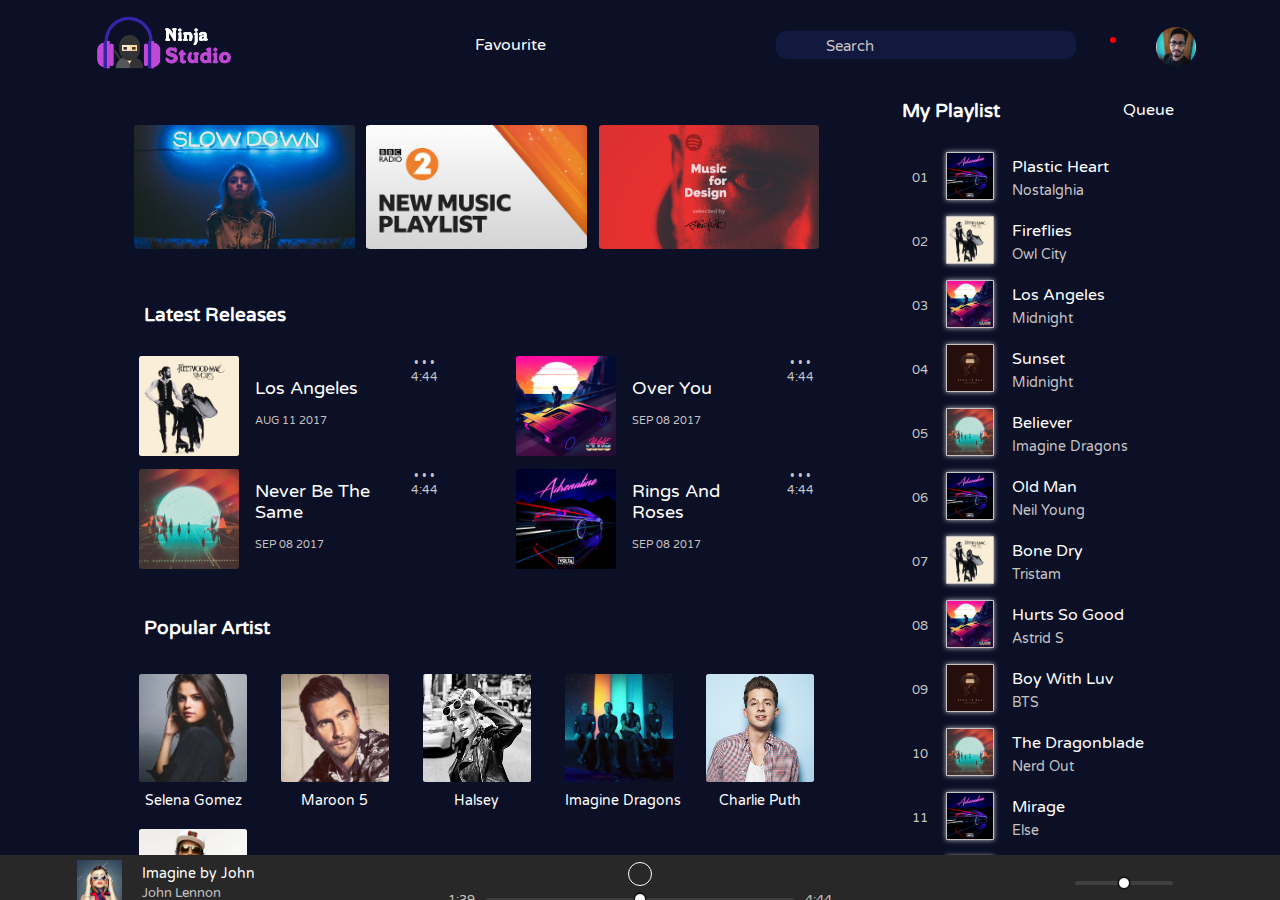
==== index.html @ 3b153b01 "first commit" ====
<!DOCTYPE html>
<html lang="en">
<head>
    <meta charset="UTF-8">
    <meta name="viewport" content="width=device-width, initial-scale=1.0">
    <meta http-equiv="X-UA-Compatible" content="ie=edge">
    <title>Ninja Studio</title>
    <!-- <script src="https://kit.fontawesome.com/3e3496df42.js" crossorigin="anonymous"></script> -->
    <link href="https://fonts.googleapis.com/css?family=Varela+Round&display=swap" rel="stylesheet">
    <link rel="stylesheet" href="https://cdnjs.cloudflare.com/ajax/libs/font-awesome/5.11.2/css/all.min.css" integrity="sha256-+N4/V/SbAFiW1MPBCXnfnP9QSN3+Keu+NlB+0ev/YKQ=" crossorigin="anonymous" />
    <link rel="stylesheet" href="animations.css">
    <link rel="stylesheet" href="style.css">
</head>
<body>
    <div class="nav-container">
    <nav>
        <div class="logo-container">
            <a href=""><img src="images/logo2.png" alt=""></a>
        </div>   
        <div class="flex-2">
            <P>Favourite</P>
        </div>
        <div class="search-box-container">
            <input class="search-box" type="text">
            <i class="fas fa-search fa-lg search-box-search"></i>
            <span class="search-box-text">Search</span>
            <i class="fas fa-microphone fa-lg search-box-mic"></i>
        </div>
        <div class="notification-bell">
                <i class="fas fa-bell fa-lg"></i>
                <div class="red-circle"></div>
        </div>
        <div class="my-photo">
            <img src="images/myphoto.jpg" alt="">
            
        </div>
    </nav>
    </div>
    <div class="fixed-position-filler"></div>
    <div class="container">
        <main>
                <!-- carousel container -->
            <div class="carousel-container">
                <div class="image-container carousel1 slideIn">
                    <a href=""><img src="images/hero-image2.jpg" alt=""></a>
                </div>
                <div class="image-container slideIn2">
                    <a href=""><img src="images/hero-image3.jpg" alt=""></a>
                </div>
                <div class="image-container slideIn3">
                    <a href=""><img src="images/hero-image1.jpg" alt=""></a>
                </div>
            </div>
                <!-- latest release -->
            <div class="latest-release-container">
                <div>
                    <h3 class="section-heading">Latest Releases</h3>
                </div>
                <div class="all-release-container">
                    <div class="release-container fromRight">
                        <div class="release-image">
                            <a href="#footer"><img src="images/albumart2.jpg" alt=""></a>
                            <a href=""><i class="fas fa-play play-icon"></i></a>
                        </div>
                        <div class="release-details">
                            <a href=""><p>Los Angeles</p></a>
                            <p>AUG 11 2017</p>
                        </div>
                        <div class="release-dropdown">
                            <input type="checkbox" id="release-checkbox">
                            <label for="release-checkbox">&bull; &bull; &bull;</label>
                            <p>4:44</p>
                            <div class="latest-release-dropdown">
                                <div class="drop-menu">
                                    <i class="fas fa-play"></i>
                                    <p>PLay</p>
                                </div>
                                <div class="hr-line"></div>
                                <div class="drop-menu">
                                    <i class="fas fa-plus"></i>
                                    <p>Add To Queue</p>
                                </div>
                                <div class="hr-line"></div>
                                <div class="drop-menu">
                                    <i class="fas fa-list"></i>
                                    <p>Add To Playlist</p>
                                </div>
                                <div class="hr-line"></div>
                                <div class="drop-menu">
                                    <i class="fas fa-info-circle"></i>
                                    <p>Get Info</p>
                                </div>
                            </div>
                        </div>
                    </div>
                    <div class="release-container fromLeft">
                        <div class="release-image">
                            <a href="#footer"><img src="images/albumart3.jpg" alt=""></a>
                            <a href=""><i class="fas fa-play play-icon"></i></a>
                        </div>
                        <div class="release-details">
                            <a href=""><p>Over You</p></a>
                            <p>SEP 08 2017</p>
                        </div>
                        <div class="release-dropdown">
                            <input type="checkbox" id="release-checkbox2">
                            <label for="release-checkbox2">&bull; &bull; &bull;</label>
                            <p>4:44</p>
                            <div class="latest-release-dropdown">
                                <div class="drop-menu">
                                    <i class="fas fa-play"></i>
                                    <p>PLay</p>
                                </div>
                                <div class="hr-line"></div>
                                <div class="drop-menu">
                                    <i class="fas fa-plus"></i>
                                    <p>Add To Queue</p>
                                </div>
                                <div class="hr-line"></div>
                                <div class="drop-menu">
                                    <i class="fas fa-list"></i>
                                    <p>Add To Playlist</p>
                                </div>
                                <div class="hr-line"></div>
                                <div class="drop-menu">
                                    <i class="fas fa-info-circle"></i>
                                    <p>Get Info</p>
                                </div>
                            </div>
                        </div>
                    </div>
                    <div class="release-container fromRight">
                        <div class="release-image">
                            <a href="#footer"><img src="images/albumart5.jpg" alt=""></a>
                            <a href=""><i class="fas fa-play play-icon"></i></a>
                        </div>
                        <div class="release-details">
                            <a href=""><p>Never Be The Same</p></a>
                            <p>SEP 08 2017</p>
                        </div>
                        <div class="release-dropdown">
                            <input type="checkbox" id="release-checkbox3">
                            <label for="release-checkbox3">&bull; &bull; &bull;</label>
                            <p>4:44</p>
                            <div class="latest-release-dropdown">
                                <div class="drop-menu">
                                    <i class="fas fa-play"></i>
                                    <p>PLay</p>
                                </div>
                                <div class="hr-line"></div>
                                <div class="drop-menu">
                                    <i class="fas fa-plus"></i>
                                    <p>Add To Queue</p>
                                </div>
                                <div class="hr-line"></div>
                                <div class="drop-menu">
                                    <i class="fas fa-list"></i>
                                    <p>Add To Playlist</p>
                                </div>
                                <div class="hr-line"></div>
                                <div class="drop-menu">
                                    <i class="fas fa-info-circle"></i>
                                    <p>Get Info</p>
                                </div>
                            </div>
                        </div>
                    </div>
                    <div class="release-container fromLeft">
                        <div class="release-image">
                            <a href="#footer"><img src="images/albumart1.jpg" alt=""></a>
                            <a href=""><i class="fas fa-play play-icon"></i></a>
                        </div>
                        <div class="release-details">
                            <a href=""><p>Rings And Roses</p></a>
                            <p>SEP 08 2017</p>
                        </div>
                        <div class="release-dropdown">
                            <input type="checkbox" id="release-checkbox4">
                            <label for="release-checkbox4">&bull; &bull; &bull;</label>
                            <p>4:44</p>
                            <div class="latest-release-dropdown">
                                <div class="drop-menu">
                                    <i class="fas fa-play"></i>
                                    <p>PLay</p>
                                </div>
                                <div class="hr-line"></div>
                                <div class="drop-menu">
                                    <i class="fas fa-plus"></i>
                                    <p>Add To Queue</p>
                                </div>
                                <div class="hr-line"></div>
                                <div class="drop-menu">
                                    <i class="fas fa-list"></i>
                                    <p>Add To Playlist</p>
                                </div>
                                <div class="hr-line"></div>
                                <div class="drop-menu">
                                    <i class="fas fa-info-circle"></i>
                                    <p>Get Info</p>
                                </div>
                            </div>
                        </div>
                    </div>
                </div>
            </div>
            <!-- popular artist section -->
            <div class="popular-artist-container">
                <div>
                    <h3 class="section-heading">Popular Artist</h3>
                </div>
                <div class="artist-container">
                    <div class="artist-image-container">
                        <div class="artist-image">
                            <a href="artist.html"><img src="images/selena-gomez.jpg" alt=""></a>
                            <a href=""><i class="fas fa-play play-icon"></i></a>
                        </div>
                        <p>Selena Gomez</p>
                    </div>
                    <div class="artist-image-container">
                        <div class="artist-image">
                            <a href="artist.html"><img src="images/maroon5.jpg" alt=""></a>
                            <a href=""><i class="fas fa-play play-icon"></i></a>
                        </div>
                        <p>Maroon 5</p>
                    </div>
                    <div class="artist-image-container">
                        <div class="artist-image">
                            <a href="artist.html"><img src="images/halsey.jpg" alt=""></a>
                            <a href=""><i class="fas fa-play play-icon"></i></a>
                        </div>
                        <p>Halsey</p>
                    </div>
                    <div class="artist-image-container">
                        <div class="artist-image">
                            <a href="artist.html"><img src="images/imagine-dragons.jpg" alt=""></a>
                            <a href=""><i class="fas fa-play play-icon"></i></a>
                        </div>
                        <p>Imagine Dragons</p>
                    </div>
                    <div class="artist-image-container">
                        <div class="artist-image">
                            <a href="artist.html"><img src="images/charlie-puth.jpg" alt=""></a>
                            <a href=""><i class="fas fa-play play-icon"></i></a>
                        </div>
                        <p>Charlie Puth</p>
                    </div>
                    <div class="artist-image-container">
                        <div class="artist-image">
                            <a href="artist.html"><img src="images/bruno-mars.jpg" alt=""></a>
                            <a href=""><i class="fas fa-play play-icon"></i></a>
                        </div>
                        <p>Bruno Mars</p>
                    </div>
                </div>

                <!-- music type -->

                <div class="music-type-container">
                    <div class="music-type">
                        <div class="stations">
                            <div class="pos3"></div>
                            <div class="pos2"></div>
                            <div class="pos1">
                                <i class="fas fa-compact-disc"></i>
                                <p>Stations</p>
                            </div>
                        </div>
                    </div>
                    <div class="music-type round">
                        <a href=""><img src="images/love.jpg" alt=""></a>
                        <a href=""><p>Love</p></a>
                        <div class="overlay"></div>
                    </div>
                    <div class="music-type round">
                        <a href=""><img src="images/retro.jpg" alt=""></a>
                        <div class="overlay"></div>
                        <a href=""><p>Retro</p></a>
                    </div>
                    <div class="music-type round">
                        <a href=""><img src="images/chill.jpg" alt=""></a>
                        <div class="overlay"></div>
                        <a href=""><p>Chill</p></a>
                    </div>
                    <div class="music-type round">
                        <a href=""><img src="images/workout.jpg" alt=""></a>
                        <div class="overlay"></div>
                        <a href=""><p>Workout</p></a>
                    </div>
                    <div class="music-type round">
                        <a href=""><img src="images/rock.jpg" alt=""></a>
                        <div class="overlay"></div>
                        <a href=""><p>Rock</p></a>
                    </div>
                    <div class="music-type round">
                        <a href=""><img src="images/pop.jpg" alt=""></a>
                        <div class="overlay"></div>
                        <a href=""><p>Pop</p></a>
                    </div>
                </div>

                <!-- music genre -->

                <div class="music-genre-container">
                    <div class="music-genre">
                        <a href=""><img src="images/party.jpg" alt=""></a>
                        <a href=""><p>Party</p></a>

                    </div>
                    <div class="music-genre">
                        <a href=""><img src="images/electronic.jpg" alt=""></a>
                        <a href=""><p>Electronic</p></a>
                        
                    </div>
                    <div class="music-genre">
                        <a href=""><img src="images/roadtrip.jpg" alt=""></a>
                        <a href=""><p>Road Trip</p></a>
                    </div>
                </div>
            </div>

            <!-- latest english -->
            <div class="latest-english-container">
                <h3 class="section-heading">Latest English</h3>
                <div class="latest-english">
                    <div class="song-container">
                        <a href=""><img src="images/album-cover5.jpg" alt=""></a>
                        <a href=""><p class="bold">Come Back In</p></a>
                        <p>AUG 11, 2017</p>
                    </div>
                    <div class="song-container">
                        <a href=""><img src="images/album-cover2.jpg" alt=""></a>
                        <a href=""><p class="bold">Believer</p></a>
                        <p>AUG 11, 2017</p>
                    </div>
                    <div class="song-container">
                        <a href=""><img src="images/album-cover3.jpg" alt=""></a>
                        <a href=""><p class="bold">Nostalghia</p></a>
                        <p>AUG 11, 2017</p>
                    </div>
                    <div class="song-container">
                        <a href=""><img src="images/album-cover4.jpg" alt=""></a>
                        <a href=""><p class="bold">Los Angeles</p></a>
                        <p>AUG 11, 2017</p>
                    </div>
                    <div class="song-container">
                        <a href=""><img src="images/album-cover5.jpg" alt=""></a>
                        <a href=""><p class="bold">I Remember</p></a>
                        <p>AUG 11, 2017</p>
                    </div>
                    <div class="song-container">
                        <a href=""><img src="images/album-cover1.jpg" alt=""></a>
                        <a href=""><p class="bold">Way Too High</p></a>
                        <p>AUG 11, 2017</p>
                    </div>
                </div>
            </div>

            <!-- latest hindi -->

            <div class="latest-english-container">
                    <h3 class="section-heading">Latest Hindi</h3>
                    <div class="latest-english">
                        <div class="song-container">
                            <a href=""><img src="latest-hindi/kinna-sona.jpg" alt=""></a>
                            <a href=""><p class="bold">Kinna Sona</p></a>
                            <p>AUG 11, 2017</p>
                        </div>
                        <div class="song-container">
                            <a href=""><img src="latest-hindi/ajnabee.jpg" alt=""></a>
                            <a href=""><p class="bold">Ajnabee</p></a>
                            <p>AUG 11, 2017</p>
                        </div>
                        <div class="song-container">
                            <a href=""><img src="latest-hindi/dim-dim-light.jpg" alt=""></a>
                            <a href=""><p class="bold">Dim Dim Light</p></a>
                            <p>AUG 11, 2017</p>
                        </div>
                        <div class="song-container">
                            <a href=""><img src="latest-hindi/thodi-jagah.jpg" alt=""></a>
                            <a href=""><p class="bold">Thodi Jagah</p></a>
                            <p>AUG 11, 2017</p>
                        </div>
                        <div class="song-container">
                            <a href=""><img src="latest-hindi/hawa-banke.jpg" alt=""></a>
                            <a href=""><p class="bold">Hawa Banke</p></a>
                            <p>AUG 11, 2017</p>
                        </div>
                        <div class="song-container">
                            <a href=""><img src="latest-hindi/nai-jana.jpg" alt=""></a>
                            <a href=""><p class="bold">Nai Jaana</p></a>
                            <p>AUG 11, 2017</p>
                        </div>
                    </div>
                </div>
        </main>

        
        <input id="aside-toggle" type="checkbox">
        <label class="show-aside-toggle" for="aside-toggle">Show Queue</label>

        <aside class="aside">
            
            <div class="aside-top">
                <div><h3>My Playlist</h3></div>
                <div class="dropdown">
                    <input type="checkbox" id='aside-checkbox'>
                    <label for="aside-checkbox">Queue <i class="fas fa-sort-down"></i></label>
                    <div class="playlist-dropdown">
                        <p>Playlist</p>
                        <div class="hr-line"></div>
                        <p>Favourite Songs</p>
                    </div>
                </div>
            </div>
            <div class="queue-song-container">
                <div class="queue-song-container-item fromBottom1000">
                    <div>
                    <p>01</p>
                    </div>
                    <div class="queue-song-image">
                        <img src="images/albumart1.jpg" alt="">
                    </div>
                    <div class="queue-song-info">
                        <p>Plastic Heart</p>
                        <p>Nostalghia</p>
                    </div>
                    <div class="heart-icon">
                        <i class="far fa-heart heart-icon"></i>
                    </div>
                </div>
                <div class="queue-song-container-item fromBottom1000">
                    <div>
                    <p>02</p>
                    </div>
                    <div class="queue-song-image">
                        <img src="images/albumart2.jpg" alt="">
                    </div>
                    <div class="queue-song-info">
                        <p>Fireflies</p>
                        <p>Owl City</p>
                    </div>
                    <div class="heart-icon">
                        <i class="far fa-heart"></i>
                    </div>
                </div>
                <div class="queue-song-container-item fromBottom500">
                    <div>
                    <p>03</p>
                    </div>
                    <div class="queue-song-image">
                        <img src="images/albumart3.jpg" alt="">
                    </div>
                    <div class="queue-song-info">
                        <p>Los Angeles</p>
                        <p>Midnight</p>
                    </div>
                    <div class="heart-icon">
                        <i class="far fa-heart heart-icon"></i>
                    </div>
                </div>
                <div class="queue-song-container-item fromBottom500">
                    <div>
                    <p>04</p>
                    </div>
                    <div class="queue-song-image">
                        <img src="images/albumart4.jpg" alt="">
                    </div>
                    <div class="queue-song-info">
                        <p>Sunset</p>
                        <p>Midnight</p>
                    </div>
                    <div class="heart-icon">
                        <i class="far fa-heart"></i>
                    </div>
                </div>
                <div class="queue-song-container-item fromBottom250">
                    <div>
                    <p>05</p>
                    </div>
                    <div class="queue-song-image">
                        <img src="images/albumart5.jpg" alt="">
                    </div>
                    <div class="queue-song-info">
                        <p>Believer</p>
                        <p>Imagine Dragons</p>
                    </div>
                    <div class="heart-icon">
                        <i class="far fa-heart"></i>
                    </div>
                </div>
                <div class="queue-song-container-item fromBottom250">
                    <div>
                    <p>06</p>
                    </div>
                    <div class="queue-song-image">
                        <img src="images/albumart1.jpg" alt="">
                    </div>
                    <div class="queue-song-info">
                        <p>Old Man</p>
                        <p>Neil Young</p>
                    </div>
                    <div class="heart-icon">
                        <i class="far fa-heart heart-icon"></i>
                    </div>
                </div>
                <div class="queue-song-container-item fromBottom250">
                    <div>
                    <p>07</p>
                    </div>
                    <div class="queue-song-image">
                        <img src="images/albumart2.jpg" alt="">
                    </div>
                    <div class="queue-song-info">
                        <p>Bone Dry</p>
                        <p>Tristam</p>
                    </div>
                    <div class="heart-icon">
                        <i class="far fa-heart"></i>
                    </div>
                </div>
                <div class="queue-song-container-item">
                    <div>
                    <p>08</p>
                    </div>
                    <div class="queue-song-image">
                        <img src="images/albumart3.jpg" alt="">
                    </div>
                    <div class="queue-song-info">
                        <p>Hurts So Good</p>
                        <p>Astrid S</p>
                    </div>
                    <div class="heart-icon">
                        <i class="far fa-heart heart-icon"></i>
                    </div>
                </div>
                <div class="queue-song-container-item">
                    <div>
                    <p>09</p>
                    </div>
                    <div class="queue-song-image">
                        <img src="images/albumart4.jpg" alt="">
                    </div>
                    <div class="queue-song-info">
                        <p>Boy With Luv</p>
                        <p>BTS</p>
                    </div>
                    <div class="heart-icon">
                        <i class="far fa-heart"></i>
                    </div>
                </div>
                <div class="queue-song-container-item">
                    <div>
                    <p>10</p>
                    </div>
                    <div class="queue-song-image">
                        <img src="images/albumart5.jpg" alt="">
                    </div>
                    <div class="queue-song-info">
                        <p>The Dragonblade</p>
                        <p>Nerd Out</p>
                    </div>
                    <div class="heart-icon">
                        <i class="far fa-heart"></i>
                    </div>
                </div>
                <div class="queue-song-container-item fromBottom1000">
                    <div>
                    <p>11</p>
                    </div>
                    <div class="queue-song-image">
                        <img src="images/albumart1.jpg" alt="">
                    </div>
                    <div class="queue-song-info">
                        <p>Mirage</p>
                        <p>Else</p>
                    </div>
                    <div class="heart-icon">
                        <i class="far fa-heart heart-icon"></i>
                    </div>
                </div>
                <div class="queue-song-container-item fromBottom1000">
                    <div>
                    <p>12</p>
                    </div>
                    <div class="queue-song-image">
                        <img src="images/albumart2.jpg" alt="">
                    </div>
                    <div class="queue-song-info">
                        <p>Fireflies</p>
                        <p>Owl City</p>
                    </div>
                    <div class="heart-icon">
                        <i class="far fa-heart"></i>
                    </div>
                </div>
                <div class="queue-song-container-item fromBottom500">
                    <div>
                    <p>13</p>
                    </div>
                    <div class="queue-song-image">
                        <img src="images/albumart3.jpg" alt="">
                    </div>
                    <div class="queue-song-info">
                        <p>Los Angeles</p>
                        <p>Midnight</p>
                    </div>
                    <div class="heart-icon">
                        <i class="far fa-heart heart-icon"></i>
                    </div>
                </div>
                <div class="queue-song-container-item fromBottom500">
                    <div>
                    <p>14</p>
                    </div>
                    <div class="queue-song-image">
                        <img src="images/albumart4.jpg" alt="">
                    </div>
                    <div class="queue-song-info">
                        <p>Sunset</p>
                        <p>Midnight</p>
                    </div>
                    <div class="heart-icon">
                        <i class="far fa-heart"></i>
                    </div>
                </div>
                <div class="queue-song-container-item fromBottom250">
                    <div>
                    <p>15</p>
                    </div>
                    <div class="queue-song-image">
                        <img src="images/albumart5.jpg" alt="">
                    </div>
                    <div class="queue-song-info">
                        <p>Believer</p>
                        <p>Imagine Dragons</p>
                    </div>
                    <div class="heart-icon">
                        <i class="far fa-heart"></i>
                    </div>
                </div>
            </div>
        </div>
        </aside>

        <!-- footer -->
        <footer id="footer">
            <div class="footer-image">
                <div>
                    <img src="images/album-cover5.jpg" alt="">
                </div>
                <div class="footer-image-text">
                    <p>Imagine by John</p>
                    <p>John Lennon</p>
                </div>
                <div class="footer-image-icons">
                    <i class="far fa-heart"></i>
                    <i class="fas fa-ban"></i>
                </div>
            </div>
            <div class="footer-slider">
                <div class="footer-slider-controls">
                    <i class="fas fa-random"></i>
                    <i class="fas fa-step-backward"></i>
                    <i class="fas fa-pause"></i>
                    <i class="fas fa-step-forward"></i>
                    <i class="fas fa-redo-alt"></i>
                </div>
                <div class="footer-slider-sliderbar">
                    <p>1:39</p>
                    <input type="range">
                    <p>4:44</p>
                </div>
            </div>
            <div class="footer-volume">
                <i class="fas fa-stream"></i>
                <i class="fas fa-mobile-alt"></i>
                <i class="fas fa-volume-up"></i>
                <div>
                   <input type="range"> 
                </div>
                <i class="fas fa-arrows-alt-h"></i>
            </div>
        </footer>
    </div>
</body>
</html>
---- animations.css ----
@keyframes comein {
    from{
        transform: translate(-1000px, -1000px);
       
    }
}


@keyframes enlarge {
    from{
        transform: scale(0);
        top: 1;
    }
    to{
        transform: scale(1);
    }
}

@keyframes fromBottom1 {
    from{
        transform: translateY(1000px);
    }
}
@keyframes fromBottom2{
    from{
        transform: translateY(500px)
    }
}

@keyframes fromBottom3 {
    from{
        transform: translateY(200px);
    }
}

@keyframes fromTop1 {
    from{
        transform: translateY(-1000px);
    }
}

@keyframes dropdownAnimation {
    from{
        transform: translateY(-500px);
    }
}

@keyframes slideIn {
    from{
        transform: translateX(-1000px);
}}

@keyframes slideIn2 {
    from{
        transform: translateX(-2000px);
    }
}
@keyframes slideIn3 {
    from{
        transform: translateX(-3000px);
    }
}

@keyframes fromBottomRight{
    from{
        transform: translate(1000px, 1000px);
    }
}
@keyframes fromBottomLeft{
    from{
        transform: translate(-1000px, 1000px);
    }
}

@keyframes fromRight{
    from{
        transform: translate(1000px);
    }
}
@keyframes fromLeft{
    from{
        transform: translate(-1000px);
    }
}

@keyframes opacity0to1 {
    from{
        opacity: 0;
    }
}
---- style.css ----
/* body */
*{
    margin: 0;
    padding: 0;
    font-family: 'Varela Round', sans-serif;
    box-sizing: border-box;
}

input[type="checkbox"]{
    display: none;
}

a {
    text-decoration: none;  
    cursor: pointer;    /*to remove default styles of anchor tags*/
}

p {
    cursor: default;  /* self explanatory :) */
}

body{
    margin: 0;
    padding: 0;
    font-family: sans-serif;
    background-color:#0C1027;
    color: white;
}
img{
border-radius: 2%;
}

/* -------------------Nav-------------------- */
.nav-container {
    position: fixed;
    z-index: 2;
    width: 100%;
    
}
.fixed-position-filler {
    width: 100%;
    z-index: 2;
    height: 90px;
    background-color: #0C1027;
    overflow: hidden ;
}

.menu {
    /* display: none; */
}



nav {
    /* overflow: hidden; */
    display: flex;
    flex-wrap: wrap;
    justify-content: space-between;
    width: 90%;
    height: 90px;
    margin: 0 auto;
    align-items: center;
    /* top: 10px; */
    z-index: 2;
    background-color: #0C1027;
    overflow: hidden;
}

nav>div {
    margin: 0 20px;
}

.logo-container {
    display: flex;
    align-items: center;
}
.logo-container img{
    width: 160px;
}
.flex-2 {
    flex: 2;
    text-align: center;
}

.search-box-container {
    position: relative;
}

.search-box-search {
    position: absolute;
    top: 8px;
    left: 5px;
    color: rgb(197, 195, 195);
}

.search-box-text {
    position: absolute;
    top: 6px;
    left: 50px;
    color: rgb(197, 195, 195);
    font-size: 0.95rem;
}

.search-box-mic {
    position: absolute;
    top: 8px;
    right: 5px;
    color: rgb(197, 195, 195);
}

.search-box{
    background-color: #12193E;
    border: 0;
    height: 1.8rem;
    width: 300px;
    border-radius: 10px;
}

.logo {
    width: 70px;
    margin-top: 15px;
}

.my-photo img {
    width: 40px;
    border-radius: 50%;
    margin-top: 8px;
}

.notification-bell{
    position: relative;
    transition: .2s;
    animation: shake 4s infinite 3s;
}

@keyframes shake {
    0%{
        transform: rotate(0deg);
    }
    5%{
        transform: rotate(-15deg);
    }
    10% {
        transform: rotate(15deg);
    }
    15%{
        transform: rotate(-15deg);
    }
    20% {
        transform: rotate(15deg);
    }
    25%{
        transform: rotate(-15deg);
    }
    30% {
        transform: rotate(15deg);
    }
    35%{
        transform: rotate(-15deg);
    }
    40% {
        transform: rotate(15deg);
    }
    45%{
        transform: rotate(0deg);
    }
    100%{
        transform: rotate(0deg);
    }
}


.red-circle{
    position: absolute;
    width: 6px;
    height: 6px;
    bottom: 2px;
    right: 0px;
    border-radius: 50px;
    background-color: red;
   
}

.container {
    width: 85%;
    height: 85vh;
    margin: auto;
    display: flex;
    justify-content: space-between;
    position: relative;
    overflow-y:hidden;
    overflow-x: hidden;
}


/* ------------------main------------------ */
main {
    width: 70%;
    height: 86vh;
    margin: auto;
    position: absolute;
    overflow-y: scroll;
}
main::-webkit-scrollbar { 
    width: 0 !important }

/* --------hero container --------------- */
.carousel-container {
    margin-top: 35px;
    display: flex;
    flex-wrap: wrap;
    justify-content: center;
    align-items: center;

}
.image-container{
    text-align: center;
    width: 30.5%;
    height: 100%;
    background-size: cover;
}

.image-container img{
    width: 95%;
    height: 100%;
    transition: 0.2s;
}

.image-container img:hover {
    transform: scale(1.3);
    box-shadow: 0px 1px 5px 0px rgba(161,148,161,1);
}

/* -----------latest release container ----------- */
.latest-release-container {
    width: 90%;
    margin: auto;
    margin-top: 50px;
}

.section-heading {
    margin: 0 0 25px 10px;
}

.all-release-container {
    display: flex;
    flex-wrap: wrap;
    margin: auto;
    justify-content: space-between;
}
.release-container {
    display: flex;
    width: 45%;
    margin: 5px 0;
    justify-content: space-between;
    align-items: center;
    font-size: 0.7rem;
    color: #C5C3C3;
    min-width: 210px;
}

.release-container>div {
    margin: 0 5px;
}

.release-details {
    width: 45%;
    padding-bottom: 10px;
}

.release-details p:first-child {
    color: white;
    font-size: 1.1rem;
    margin-bottom: 15px;
}

.release-image {
    position: relative;
}

.release-image img {
    width: 100px;
    height: 100px;
    border-radius: 2.5px;
    transition: 0.2s;
}
.release-image img:hover{
    filter: brightness(0.5);
}
.release-image:hover .play-icon{
    opacity: 1;
}

.release-dropdown {
    font-size: 0.75rem;
    align-self: flex-start;
    text-align: center;
    position: relative;
}

/* dropdown menu for latest releases */
.latest-release-dropdown{
    position: absolute;
    top: 15px;
    right: 0;
    /* display: flex; */
    opacity: 0;
    height: 1px;
    width: 1px;
    transition: 0.35s ease-in-out;
}

input[type=checkbox]:checked~.latest-release-dropdown {
    position: absolute;
    background-color: #F2F2F2;
    width: 175px;
    height: 150px;
    top: 15px;
    right: 0;
    display: flex;
    flex-direction: column;
    justify-content: space-evenly;
    opacity: 1;
    color: #0C1027;
    font-size: 0.8rem;
    font-weight: bold;
    transition: 0.25s ease-in-out;
}
.drop-menu{
    display: flex;
    
    justify-content: space-around;
    color: #0C1027;
}
.drop-menu p {
    flex: 2;
    text-align: start;
}
.drop-menu i {
    /* display: block; */
    flex:1;
}

.latest-release-dropdown .hr-line {
    width: 95%;
    margin: 0 auto;
    flex: 0;
    height: 20px;
    border-bottom: 1px solid black;
}








/* --------------popular artist container-------------- */
.popular-artist-container {
    width: 90%;
    margin: auto;
    margin-top: 40px;
}

.artist-container {
    display: flex;
    flex-wrap: wrap;
    justify-content: space-between;

}

.artist-image-container {
    width: 15%;
    min-width: 108px;
    height: auto;
    margin: 10px 5px;
}

.artist-image-container img {
    width: 100%;
    height: auto;
    border-radius: 50%;
    border-radius: 2.5px;
    transition: 0.5s;
}

.artist-image-container img:hover{
    filter: brightness(0.5);
}

.artist-image-container p{
    margin-top: 5px;
    text-align: center;
    font-size: 0.9rem;
    word-break: keep-all;
    white-space: nowrap;
}
    /* .artist-image-container:hover{
        background: rgba(0, 0, 0, 0.445);
    } */


.artist-image {
    position: relative;
}

.play-icon {
    position: absolute;
    top: 50%;
    left: 50%;
    transform: translate(-50%, -50%);
    color: #E7E7ED;
    font-size: 2.2rem;
    opacity: 0;
    transition: 0.5s;
    pointer-events: none;
}

.artist-image:hover .play-icon{
    opacity: 1;
}

/* --------------music type-------------- */
.music-type-container{
    width: 97%;
    height: auto;
    margin: auto;
    padding: 10px 10px;
    margin-top: 60px;
    background-color: #101642;
    display: flex;
    flex-wrap: wrap;
    position: relative;
    justify-content: space-between;
}

.music-type {
    margin: ;
    width: 12%;
    min-width: 81px;
    height: auto;
    position: relative;
    
}

.round {
    position: relative;
    overflow: hidden;
    border-radius: 50%;
}

.music-type img {
    width: 100%;
    height: 100%; 
    border-radius: 2.5px;
}

.music-type a img:hover, .overlay:hover{
    transform: scale(1.2);
    overflow: hidden;
}
.round img{
    border-radius: 50%;
}

.round p{
    position: absolute;
    top: 50%;
    left: 50%;
    transform: translate(-50%, -50%);
    color: white;
    z-index: 1;
}
.overlay {
    background-color: rgba(5, 5, 5, 0.486);
    top: 0;
    height: 100%;
    width: 100%;
    position: absolute;
    border-radius: 50%;
}

/* stations logo */
.pos1{
    position: absolute;
    width: 75%;
    height: 80%;
    background-color: #FF4F0A;
    top: 50%;
    left: 50%;
    transform: translate(-50%, -50%);
    display: flex;
    flex-direction: column;
    align-items: center;
    align-content: center;
    font-size: 0.8rem;
}
.pos1 i{
    font-size: 2.2rem;
    margin: 10px 0 5px;
}
.pos2{
    position: absolute;
    width: 88%;
    height: 65%;
    background-color: #F0BC10;
    top: 50%;
    left: 50%;
    transform: translate(-50%, -50%);
    /* z-index: -2; */
    
}
.pos3 {
    position: absolute;
    width: 100%;
    height: 50%;
    background-color: #F9D64C;
    top: 50%;
    left: 50%;
    transform: translate(-50%, -50%);
    /* z-index: -3; */
}



/* -----------music genre container----------- */

.music-genre-container {
    width: 100%;
    display: flex;
    flex-wrap: wrap;
    margin-top: 20px;
    justify-content: space-between;

}

.music-genre {
    width: 32%;
    min-width: 231px;
    height: 140px;
    position: relative;
    overflow: hidden;
    margin: 5px auto;
}

.music-genre img {
    width: 100%;
    height: 100%;
    transition: 0.3s;
    border-radius: 2.5px;
    filter: brightness(0.8);
}

.music-genre img:hover{
    transform: scale(1.2);
    overflow: hidden;
}

.music-genre p{
    position: absolute;
    top: 50%;
    left: 50%;
    transform: translate(-50%, -50%);
    color: white;
    z-index: 1;
    pointer-events: none;
}

/* -------------latest english------------- */
.latest-english-container{
    width: 90%;
    margin: auto;
    margin-top: 50px;
}

.latest-english {
    display: flex;
    flex-wrap: wrap;
    justify-content: space-between;
    width: 100%;
    height: auto;
}

.song-container{
    width: 14%;
    min-width: 100px;
    height: auto;
    margin: 5px 5px;
    
}

.song-container p{
    color: #C5C3C3;
    font-size: 0.8rem;
    margin: 5px 0;
}

.song-container img {
    width: 100%;
    
    border-radius: 2.5px;
}

.bold {
    color: white!important;
    font-weight: bold;
}

.show-aside-toggle {
    position: absolute;
    top: 0px;
    right: 0px;
    display: none;
}


/* ------------aside --------------------*/
aside {
    position: absolute;
    top: 10px;
    right: 10px;
    width: 25%;
    height: 86vh;
    margin: auto;
    overflow-y: scroll;
}
aside::-webkit-scrollbar { 
    width: 0 !important }

#aside-toggle:checked ~ .aside{
    display: none;
    display: block;
}
.show-aside-toggle {
    height: 20px;
    width: 100px;
    font-size: 0.9rem;
    text-align: center;
    padding-top: 2px;
    background: linear-gradient(to right, #3524AF, #C248DF);
    box-shadow: 0px 0px 2px 0.5px rgba(250,250,250,1);
}


.aside-top{
    width: 100%;
    height: 30px;
    display: flex;
    justify-content: space-between;
    background-color: #0C1027;
    z-index: 0;
    margin-bottom: 15px;
}
/* dropdown menu for aside */
.playlist-dropdown {
    position: absolute;
    visibility: hidden;
    opacity: 0;
    top: 25px;
    right: 1px;
    background-color: #F2F2F2;
    display: flex;
    flex-direction: column;
    justify-content: space-evenly;
    align-content: center;
    align-items: center;
    color: #0C1027;
    font-size: 0.9rem;
    font-weight: bold;
    height: 1px;
    width: 1px;
    z-index: 3;
    transition: 0.25s;   
}

input[type=checkbox]:checked~.playlist-dropdown{
    position: absolute;
    visibility: visible;
    opacity: 1;
    top: 25px;
    right: 1px;
    background-color: #F2F2F2;
    display: flex;
    flex-direction: column;
    justify-content: space-evenly;
    align-content: center;
    align-items: center;
    color: #0C1027;
    font-size: 0.9rem;
    font-weight: bold;
    height: 75px;
    width: 200px;
    z-index: 3;
    transition: 0.25s;
} 

input[type=checkbox]:checked~.playlist-dropdown .hr-line{
    width: 90%;
    flex: 0;
    border-bottom: 0.5px solid #0C1027;
}

/* queue song container*/

.queue-song-container {
    width: 100%;
    height: 100vh;
    display: flex;
    flex-direction: column;
    align-items: center;
}

.queue-song-container-item {
    display: flex;
    width: 99%;
    justify-content: space-around;
    align-items: center;
    font-size: 0.8rem;
    color: #C5C3C3;
    margin: 5px 0;
    transition: 0.2s;
    padding-top: 2px;
}
.queue-song-container-item:hover {
    /* border: 1px solid #C5C3C3; */
    box-shadow: 0px 0px 5px #C5C3C3;
}

.queue-song-image{
    width: 17%;
    min-width: 48px;
}
.queue-song-image img{
    width: 100%;
    margin: auto;
    border: 1px solid #C5C3C3;
    box-shadow: 0px 0px 5px #C5C3C3;
}
.queue-song-info {
    width: 50%;
    font-size: 0.85rem;
}
.queue-song-info :nth-child(1){
    color: white;
    font-size: 1rem;
    margin-bottom: 4%;
}

/*heart icon hover*/
.heart-icon {
    transition: ;
}
.heart-icon:hover{
    color: white;
}


/* ---------footer---------------- */

footer {
    position: fixed;
    bottom: -20;
    height: 55px;
    width: 100%;
    background-color: #282828;
    color: #C5C3C3;
    font-size: 0.8rem;
    z-index: 2;
    display: flex;
    justify-content: space-around;
}
footer:target{
    bottom: 0;
    left: 0;
}


/* footer image section */
.footer-image{
    width: 17%;
    height: 100%;
    display: flex;
    justify-content: space-between;
    align-items: center;
}
.footer-image img{
    width: 45px;
    margin-top: 4px;
}
.footer-image-text :nth-child(1){
    font-size: 0.9rem;
    color: white;
    margin-bottom: 3px;
}
.footer-image-icons{
    display: flex;
    margin-bottom: 15px;  
}
.footer-image-icons i{
    margin: 0 5px;
}

/* footer slider section */

.footer-slider{
    width: 30%;
    height: 100%;
    display: flex;
    flex-direction: column;
}

.footer-slider-controls{
    display: flex;
    justify-content: space-between;
    width: 60%;
    margin: auto;
    padding-top: 3px;
    font-size: 0.9rem;
}
.footer-slider-controls :nth-child(3) {
    position: relative;
}
.footer-slider-controls :nth-child(3)::after{ /*adding the round shape on pause icon*/
    content: " ";
    position: absolute;
    top: 50%;
    left: 50%;
    transform: translate(-50%, -50%);
     width: 22px;
    height: 22px;
    border: 1px solid white;
    border-radius: 50%;
}

.footer-slider-sliderbar{
    display: flex;
    justify-content: space-between;
    align-items: center;
}

/* input range */
input[type=range] {
  height: 19px;
  -webkit-appearance: none;
  margin: 10px 0;
  width: 80%;
  height: 1px;
  background-color: inherit;
}
input[type=range]:focus {
  outline: none;
}
input[type=range]::-webkit-slider-runnable-track {
  width: 100%;
  height: 4px;
  cursor: pointer;
  box-shadow: 0px 0px 0px #000000;
  background: #404040;
  border-radius: 50px;
  border: 0px solid #000000;
}
input[type=range]::-webkit-slider-thumb {
  box-shadow: 0px 0px 2px #000000;
  border: 1px solid #000000;
  height: 12px;
  width: 12px;
  border-radius: 50px;
  background: #FFFFFF;
  cursor: pointer;
  -webkit-appearance: none;
  margin-top: -4.5px;
}


/* footer volume controls section */

.footer-volume{
    width: 17%;
    display: flex;
    justify-content: space-between;
    align-items: center;
}
.footer-volume div{
    width: 45%;
}
.footer-volume input[type=range] {
    width: 100%;
}

/* page load animations */

.fromBottom1000 {
    animation: fromBottom1 0.75s;
}
.fromBottom500 {
    animation: fromBottom2 0.75s;
}
.fromBottom250{
    animation: fromBottom3 0.75s;
}

.slideIn {
    animation: slideIn 0.75s;
}
.slideIn2{
    animation: slideIn2 0.75s; 
}
.slideIn3 {
    animation: slideIn3 0.75s;
}

.aside-top{
    animation: enlarge .75s;
}

.fromRight {
    animation: fromRight 0.75s;
}
.fromLeft {
    animation: fromLeft 0.75s;
}

.latest-release-container h3{
    animation: fromTop1 .75s;
}

.logo-container {
    animation: fromRight .75s;
}

.my-photo {
    animation: fromLeft .75s;
}


/* ---------media queries */

@media screen and (max-width: 900px) {
    .fixed-position-filler {
        height: 140px;
    }
    nav {
        width: 100%;
        height: 140px;
    }
    .flex-2{
        flex: 1;
        flex-shrink: 2;
    }
    .notification-bell{
        /* display: none; */
    }

    .container{
        width: 100%;
    }

    main{
        width: 100%;
    }
    .release-container{
        width: 100%;
    }

    aside{
        display: none;
    }

    .show-aside-toggle {
        position: fixed;
        display: block;
        right: 0px;
        top: 150px;
        overflow: visible;
    }

    .aside{
        position: fixed;
        top: 180px;
        right: 0;
        width: 220px;
        height: 350px;
        z-index: 3;
        background-color: rgb(19, 28, 78);
        animation: fromRight .5s ;
        padding: 5px;
        box-shadow: 0px 0px 2px 0.5px rgba(250,250,250,1);
    }

    .aside-top{
        background-color: rgb(19, 28, 78);
    }
    .queue-song-info {
        width: 100px;
    }


    /* fotter */
    .footer-image{
        width: 28%;
    }
    .footer-image-icons{
        flex-direction: column;
        justify-content: space-around;
        height: 80%;
        margin-bottom: 0;
    }
    .footer-image-text{
        font-size: 0.6rem;
    }

    .footer-slider{
        width: 28%;
    }
    .footer-slider-controls{
        width: 100%;
    }

    .footer-volume{
        width: 28%;
    }
}

@media screen and (max-width:530px){
    .music-genre{
        width: 90%;
        height: auto;
    }
}
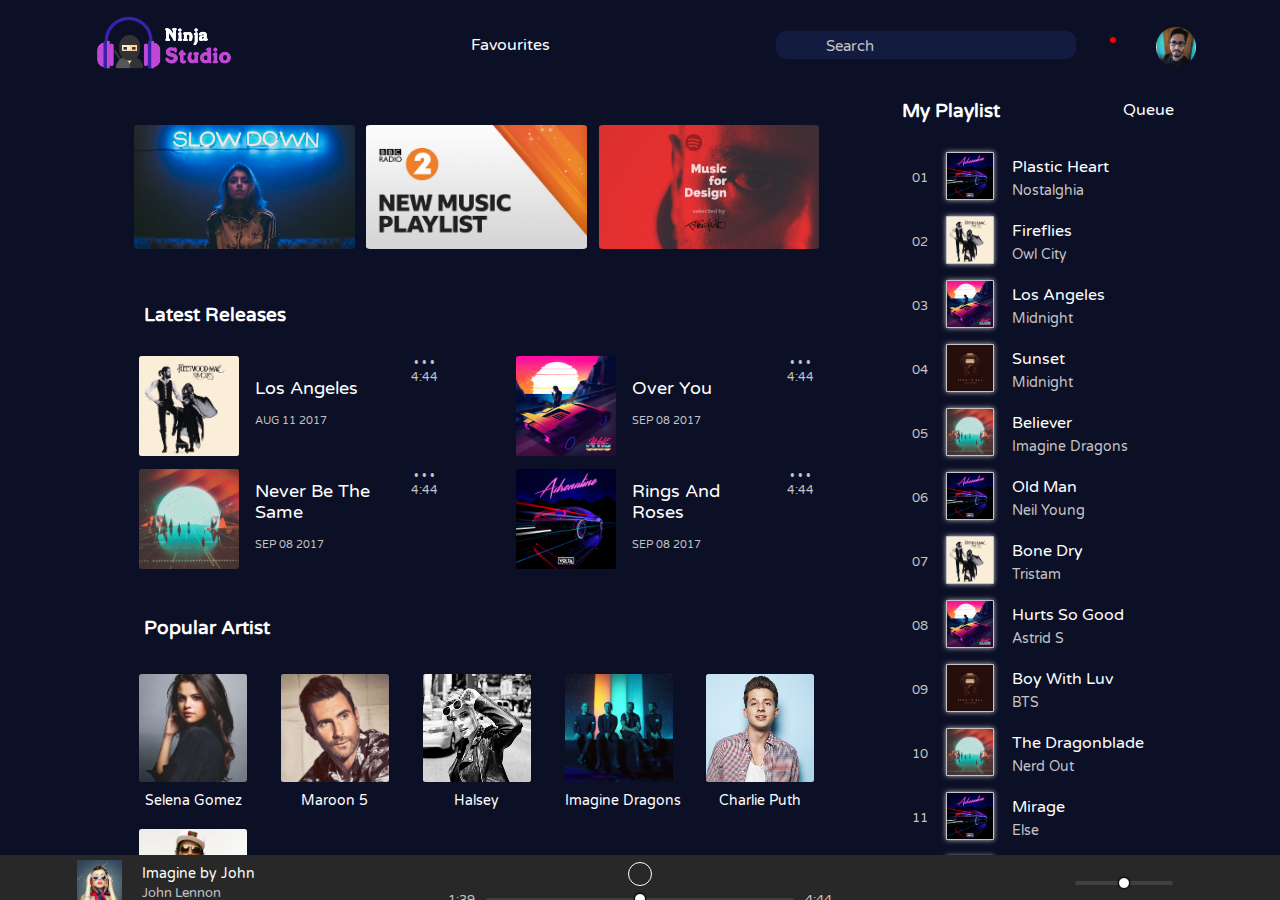
==== commit 34e46d34: "added css variables and proper comments to the code" ====
--- a/index.html
+++ b/index.html
@@ -5,20 +5,23 @@
     <meta name="viewport" content="width=device-width, initial-scale=1.0">
     <meta http-equiv="X-UA-Compatible" content="ie=edge">
     <title>Ninja Studio</title>
-    <!-- <script src="https://kit.fontawesome.com/3e3496df42.js" crossorigin="anonymous"></script> -->
-    <link href="https://fonts.googleapis.com/css?family=Varela+Round&display=swap" rel="stylesheet">
-    <link rel="stylesheet" href="https://cdnjs.cloudflare.com/ajax/libs/font-awesome/5.11.2/css/all.min.css" integrity="sha256-+N4/V/SbAFiW1MPBCXnfnP9QSN3+Keu+NlB+0ev/YKQ=" crossorigin="anonymous" />
-    <link rel="stylesheet" href="animations.css">
+    <link href="https://fonts.googleapis.com/css?family=Varela+Round&display=swap" rel="stylesheet"> <!-- google fonts -->
+    <link rel="stylesheet" href="https://cdnjs.cloudflare.com/ajax/libs/font-awesome/5.11.2/css/all.min.css" integrity="sha256-+N4/V/SbAFiW1MPBCXnfnP9QSN3+Keu+NlB+0ev/YKQ=" crossorigin="anonymous" /> <!-- font awesome -->
+    <link rel="stylesheet" href="animations.css"> <!-- separate stylesheet for animations-->
     <link rel="stylesheet" href="style.css">
 </head>
 <body>
+
+    <input type="checkbox" name="" id="theme-selector">
+    <label for="theme-selector"></label>
+
     <div class="nav-container">
     <nav>
         <div class="logo-container">
             <a href=""><img src="images/logo2.png" alt=""></a>
         </div>   
-        <div class="flex-2">
-            <P>Favourite</P>
+        <div class="flex-2"> <!-- to expand this portion -->
+            <a href=""><P>Favourites</P></a>
         </div>
         <div class="search-box-container">
             <input class="search-box" type="text">
@@ -28,7 +31,7 @@
         </div>
         <div class="notification-bell">
                 <i class="fas fa-bell fa-lg"></i>
-                <div class="red-circle"></div>
+                <div class="red-circle"></div>  <!-- to make a red circle right beside the bell icon -->
         </div>
         <div class="my-photo">
             <img src="images/myphoto.jpg" alt="">
@@ -36,9 +39,11 @@
         </div>
     </nav>
     </div>
-    <div class="fixed-position-filler"></div>
-    <div class="container">
-        <main>
+    <div class="fixed-position-filler"></div>  <!-- adding this filler div as i have set the nav bar as position fixed -->
+    <div class="container"> <!-- conttainer for main and aside section -->
+
+        <main> 
+
                 <!-- carousel container -->
             <div class="carousel-container">
                 <div class="image-container carousel1 slideIn">
@@ -51,6 +56,7 @@
                     <a href=""><img src="images/hero-image1.jpg" alt=""></a>
                 </div>
             </div>
+
                 <!-- latest release -->
             <div class="latest-release-container">
                 <div>
@@ -66,14 +72,14 @@
                             <a href=""><p>Los Angeles</p></a>
                             <p>AUG 11 2017</p>
                         </div>
-                        <div class="release-dropdown">
+                        <div class="release-dropdown">  <!-- this div contains the dropdown menu which uses a checkbox to show/hide the dropwdown options-->
                             <input type="checkbox" id="release-checkbox">
                             <label for="release-checkbox">&bull; &bull; &bull;</label>
                             <p>4:44</p>
                             <div class="latest-release-dropdown">
                                 <div class="drop-menu">
                                     <i class="fas fa-play"></i>
-                                    <p>PLay</p>
+                                    <p>Play</p>
                                 </div>
                                 <div class="hr-line"></div>
                                 <div class="drop-menu">
@@ -109,7 +115,7 @@
                             <div class="latest-release-dropdown">
                                 <div class="drop-menu">
                                     <i class="fas fa-play"></i>
-                                    <p>PLay</p>
+                                    <p>Play</p>
                                 </div>
                                 <div class="hr-line"></div>
                                 <div class="drop-menu">
@@ -145,7 +151,7 @@
                             <div class="latest-release-dropdown">
                                 <div class="drop-menu">
                                     <i class="fas fa-play"></i>
-                                    <p>PLay</p>
+                                    <p>Play</p>
                                 </div>
                                 <div class="hr-line"></div>
                                 <div class="drop-menu">
@@ -181,7 +187,7 @@
                             <div class="latest-release-dropdown">
                                 <div class="drop-menu">
                                     <i class="fas fa-play"></i>
-                                    <p>PLay</p>
+                                    <p>Play</p>
                                 </div>
                                 <div class="hr-line"></div>
                                 <div class="drop-menu">
@@ -203,6 +209,7 @@
                     </div>
                 </div>
             </div>
+
             <!-- popular artist section -->
             <div class="popular-artist-container">
                 <div>
@@ -254,10 +261,10 @@
                 </div>
 
                 <!-- music type -->
-
                 <div class="music-type-container">
-                    <div class="music-type">
+                    <div class="music-type">   <!-- this div is for making that stations logo -->
                         <div class="stations">
+                            <!-- having 3 divs appear on top of each other with different height and width and color -->
                             <div class="pos3"></div>
                             <div class="pos2"></div>
                             <div class="pos1">
@@ -269,37 +276,30 @@
                     <div class="music-type round">
                         <a href=""><img src="images/love.jpg" alt=""></a>
                         <a href=""><p>Love</p></a>
-                        <div class="overlay"></div>
                     </div>
                     <div class="music-type round">
                         <a href=""><img src="images/retro.jpg" alt=""></a>
-                        <div class="overlay"></div>
                         <a href=""><p>Retro</p></a>
                     </div>
                     <div class="music-type round">
                         <a href=""><img src="images/chill.jpg" alt=""></a>
-                        <div class="overlay"></div>
                         <a href=""><p>Chill</p></a>
                     </div>
                     <div class="music-type round">
                         <a href=""><img src="images/workout.jpg" alt=""></a>
-                        <div class="overlay"></div>
                         <a href=""><p>Workout</p></a>
                     </div>
                     <div class="music-type round">
                         <a href=""><img src="images/rock.jpg" alt=""></a>
-                        <div class="overlay"></div>
                         <a href=""><p>Rock</p></a>
                     </div>
                     <div class="music-type round">
                         <a href=""><img src="images/pop.jpg" alt=""></a>
-                        <div class="overlay"></div>
                         <a href=""><p>Pop</p></a>
                     </div>
                 </div>
 
                 <!-- music genre -->
-
                 <div class="music-genre-container">
                     <div class="music-genre">
                         <a href=""><img src="images/party.jpg" alt=""></a>
@@ -355,7 +355,7 @@
                 </div>
             </div>
 
-            <!-- latest hindi -->
+            <!-- latest hindi  (contains everything from the latest english container)-->
 
             <div class="latest-english-container">
                     <h3 class="section-heading">Latest Hindi</h3>
@@ -394,7 +394,7 @@
                 </div>
         </main>
 
-        
+        <!-- this label only shows up when reducing the screen size and it controls the aside section on toggle of the checkbox-->
         <input id="aside-toggle" type="checkbox">
         <label class="show-aside-toggle" for="aside-toggle">Show Queue</label>
 
@@ -402,8 +402,8 @@
             
             <div class="aside-top">
                 <div><h3>My Playlist</h3></div>
-                <div class="dropdown">
-                    <input type="checkbox" id='aside-checkbox'>
+                <div class="dropdown"> 
+                    <input type="checkbox" id='aside-checkbox'>  <!-- using checkbox to show and hide playslist dropdown div-->
                     <label for="aside-checkbox">Queue <i class="fas fa-sort-down"></i></label>
                     <div class="playlist-dropdown">
                         <p>Playlist</p>
@@ -644,7 +644,7 @@
 
         <!-- footer -->
         <footer id="footer">
-            <div class="footer-image">
+            <div class="footer-image"> <!-- this div contains the image and name of the song-->
                 <div>
                     <img src="images/album-cover5.jpg" alt="">
                 </div>
@@ -657,7 +657,7 @@
                     <i class="fas fa-ban"></i>
                 </div>
             </div>
-            <div class="footer-slider">
+            <div class="footer-slider"> <!-- contains the playback slider and controls -->
                 <div class="footer-slider-controls">
                     <i class="fas fa-random"></i>
                     <i class="fas fa-step-backward"></i>
@@ -671,7 +671,7 @@
                     <p>4:44</p>
                 </div>
             </div>
-            <div class="footer-volume">
+            <div class="footer-volume"> <!-- contains the volume slider and other controls-->
                 <i class="fas fa-stream"></i>
                 <i class="fas fa-mobile-alt"></i>
                 <i class="fas fa-volume-up"></i>
--- a/animations.css
+++ b/animations.css
@@ -1,5 +1,6 @@
+/* animations */
 
-@keyframes comein {
+@keyframes comein { 
     from{
         transform: translate(-1000px, -1000px);
        
--- a/style.css
+++ b/style.css
@@ -1,3 +1,11 @@
+/* css variables*/
+:root {
+    --main-color: #0C1027;
+    --secondary-color: #141B41;
+    --text-color:#C5C3C3;
+    --text-color-secondary: #fff;
+}
+
 /* body */
 *{
     margin: 0;
@@ -7,11 +15,12 @@
 }
 
 input[type="checkbox"]{
-    display: none;
+    display: none;  /* hiding the checboxes*/
 }
 
 a {
-    text-decoration: none;  
+    text-decoration: none;
+    color: var(--text-color-secondary);
     cursor: pointer;    /*to remove default styles of anchor tags*/
 }
 
@@ -23,12 +32,14 @@
     margin: 0;
     padding: 0;
     font-family: sans-serif;
-    background-color:#0C1027;
+    background-color:var(--main-color);
     color: white;
 }
+
 img{
-border-radius: 2%;
-}
+border-radius: 2%; /* adding border radius to all images. Using % for responsiveness*/
+}
+
 
 /* -------------------Nav-------------------- */
 .nav-container {
@@ -37,22 +48,8 @@
     width: 100%;
     
 }
-.fixed-position-filler {
-    width: 100%;
-    z-index: 2;
-    height: 90px;
-    background-color: #0C1027;
-    overflow: hidden ;
-}
-
-.menu {
-    /* display: none; */
-}
-
-
 
 nav {
-    /* overflow: hidden; */
     display: flex;
     flex-wrap: wrap;
     justify-content: space-between;
@@ -60,14 +57,13 @@
     height: 90px;
     margin: 0 auto;
     align-items: center;
-    /* top: 10px; */
     z-index: 2;
-    background-color: #0C1027;
+    background-color: var(--main-color);
     overflow: hidden;
 }
 
 nav>div {
-    margin: 0 20px;
+    margin: 0 20px; /* adding 20px right and left margin to all the direct child divs of the nav*/
 }
 
 .logo-container {
@@ -77,13 +73,13 @@
 .logo-container img{
     width: 160px;
 }
-.flex-2 {
+.flex-2 { /* to make the the particular element larger than the others*/
     flex: 2;
     text-align: center;
 }
 
 .search-box-container {
-    position: relative;
+    position: relative;  /* used pos relative here to have the search and mic icons over the search box*/
 }
 
 .search-box-search {
@@ -109,7 +105,7 @@
 }
 
 .search-box{
-    background-color: #12193E;
+    background-color: var(--secondary-color);
     border: 0;
     height: 1.8rem;
     width: 300px;
@@ -133,7 +129,7 @@
     animation: shake 4s infinite 3s;
 }
 
-@keyframes shake {
+@keyframes shake { /* this animation is written in a way to make it work look it happens every 3 secs but is happeining continously*/
     0%{
         transform: rotate(0deg);
     }
@@ -169,8 +165,7 @@
     }
 }
 
-
-.red-circle{
+.red-circle{ /* the small red cirle beside the bell icon*/ 
     position: absolute;
     width: 6px;
     height: 6px;
@@ -181,6 +176,15 @@
    
 }
 
+.fixed-position-filler {  /* this div is created to fill the gap made by nav when setting it to fixed position*/
+    width: 100%;
+    z-index: 2;
+    height: 90px;
+    background-color: var(--main-color);
+    overflow: hidden ;
+}
+
+/* ------------------container-------------- */
 .container {
     width: 85%;
     height: 85vh;
@@ -202,9 +206,9 @@
     overflow-y: scroll;
 }
 main::-webkit-scrollbar { 
-    width: 0 !important }
-
-/* --------hero container --------------- */
+    width: 0 !important }  /* hinding the scrollbar while keeping the fuinctionality*/
+
+/* --------carousel container --------------- */
 .carousel-container {
     margin-top: 35px;
     display: flex;
@@ -226,7 +230,7 @@
     transition: 0.2s;
 }
 
-.image-container img:hover {
+.image-container img:hover {  /* making the images bigger and having box shadow on hover*/
     transform: scale(1.3);
     box-shadow: 0px 1px 5px 0px rgba(161,148,161,1);
 }
@@ -238,7 +242,7 @@
     margin-top: 50px;
 }
 
-.section-heading {
+.section-heading {  /* making the section heading have extra left margin*/
     margin: 0 0 25px 10px;
 }
 
@@ -255,11 +259,11 @@
     justify-content: space-between;
     align-items: center;
     font-size: 0.7rem;
-    color: #C5C3C3;
+    color: var(--text-color);
     min-width: 210px;
 }
 
-.release-container>div {
+.release-container>div {  /* making all the direct child divs to have right and left margins */
     margin: 0 5px;
 }
 
@@ -268,8 +272,8 @@
     padding-bottom: 10px;
 }
 
-.release-details p:first-child {
-    color: white;
+.release-details p:first-child {  /* styling the song name of the release container*/
+    color: var(--text-color-secondary);
     font-size: 1.1rem;
     margin-bottom: 15px;
 }
@@ -284,10 +288,10 @@
     border-radius: 2.5px;
     transition: 0.2s;
 }
-.release-image img:hover{
+.release-image img:hover{  /* adding a brightness filter on hover*/
     filter: brightness(0.5);
 }
-.release-image:hover .play-icon{
+.release-image:hover .play-icon{  /* making the play icon appear only on hover by setting opacity*/
     opacity: 1;
 }
 
@@ -303,16 +307,19 @@
     position: absolute;
     top: 15px;
     right: 0;
-    /* display: flex; */
-    opacity: 0;
-    height: 1px;
-    width: 1px;
+    opacity: 0;  /* to make this element not visible in default state*/
+    height: 0;
+    width: 0;
+    overflow: hidden;
     transition: 0.35s ease-in-out;
-}
-
-input[type=checkbox]:checked~.latest-release-dropdown {
-    position: absolute;
-    background-color: #F2F2F2;
+    z-index: 2;
+    border: 1px solid var(--text-color);
+    box-shadow: 0px 0px 2px var(--text-color);
+}
+
+input[type=checkbox]:checked~.latest-release-dropdown {  /* when the checbox is clicked, then the the dropdown element is visible*/
+    position: absolute;
+    background-color: var(--secondary-color);
     width: 175px;
     height: 150px;
     top: 15px;
@@ -321,23 +328,20 @@
     flex-direction: column;
     justify-content: space-evenly;
     opacity: 1;
-    color: #0C1027;
     font-size: 0.8rem;
-    font-weight: bold;
     transition: 0.25s ease-in-out;
 }
 .drop-menu{
     display: flex;
     
     justify-content: space-around;
-    color: #0C1027;
+    color: white;
 }
 .drop-menu p {
     flex: 2;
     text-align: start;
 }
 .drop-menu i {
-    /* display: block; */
     flex:1;
 }
 
@@ -346,14 +350,8 @@
     margin: 0 auto;
     flex: 0;
     height: 20px;
-    border-bottom: 1px solid black;
-}
-
-
-
-
-
-
+    border-bottom: 1px solid var(--text-color);
+}
 
 
 /* --------------popular artist container-------------- */
@@ -385,7 +383,7 @@
     transition: 0.5s;
 }
 
-.artist-image-container img:hover{
+.artist-image-container img:hover{  /* making the image darker on hover*/
     filter: brightness(0.5);
 }
 
@@ -393,13 +391,9 @@
     margin-top: 5px;
     text-align: center;
     font-size: 0.9rem;
-    word-break: keep-all;
+    word-break: keep-all;   /* to make the artist name not appear in 2 lines*/
     white-space: nowrap;
 }
-    /* .artist-image-container:hover{
-        background: rgba(0, 0, 0, 0.445);
-    } */
-
 
 .artist-image {
     position: relative;
@@ -409,15 +403,15 @@
     position: absolute;
     top: 50%;
     left: 50%;
-    transform: translate(-50%, -50%);
+    transform: translate(-50%, -50%);  /* to center the icon in the parent element*/
     color: #E7E7ED;
     font-size: 2.2rem;
-    opacity: 0;
+    opacity: 0;  /* opacity is set to 0 so that the icon is only visible on hover */
     transition: 0.5s;
-    pointer-events: none;
-}
-
-.artist-image:hover .play-icon{
+    pointer-events: none;  /* pointer-events is set to none so that the icon does not have any hover state and the parent hover state is not interrupted*/
+}
+
+.artist-image:hover .play-icon{  /* to make the icon visible only on hover*/
     opacity: 1;
 }
 
@@ -428,7 +422,7 @@
     margin: auto;
     padding: 10px 10px;
     margin-top: 60px;
-    background-color: #101642;
+    background-color: var(--secondary-color);
     display: flex;
     flex-wrap: wrap;
     position: relative;
@@ -436,12 +430,11 @@
 }
 
 .music-type {
-    margin: ;
     width: 12%;
     min-width: 81px;
     height: auto;
     position: relative;
-    
+    pointer-events: none;
 }
 
 .round {
@@ -454,12 +447,9 @@
     width: 100%;
     height: 100%; 
     border-radius: 2.5px;
-}
-
-.music-type a img:hover, .overlay:hover{
-    transform: scale(1.2);
-    overflow: hidden;
-}
+    filter: brightness(0.5);
+}
+
 .round img{
     border-radius: 50%;
 }
@@ -469,20 +459,12 @@
     top: 50%;
     left: 50%;
     transform: translate(-50%, -50%);
-    color: white;
+    color: var(--text-color-secondary);
     z-index: 1;
 }
-.overlay {
-    background-color: rgba(5, 5, 5, 0.486);
-    top: 0;
-    height: 100%;
-    width: 100%;
-    position: absolute;
-    border-radius: 50%;
-}
 
 /* stations logo */
-.pos1{
+.pos1{  /* inner most div that contains logo and <p> tag*/
     position: absolute;
     width: 75%;
     height: 80%;
@@ -498,7 +480,7 @@
 }
 .pos1 i{
     font-size: 2.2rem;
-    margin: 10px 0 5px;
+    margin: 10px 0 5px;  /* to have more margin on top*/
 }
 .pos2{
     position: absolute;
@@ -508,10 +490,8 @@
     top: 50%;
     left: 50%;
     transform: translate(-50%, -50%);
-    /* z-index: -2; */
-    
-}
-.pos3 {
+}
+.pos3 {  /* outer most div*/
     position: absolute;
     width: 100%;
     height: 50%;
@@ -519,7 +499,6 @@
     top: 50%;
     left: 50%;
     transform: translate(-50%, -50%);
-    /* z-index: -3; */
 }
 
 
@@ -552,17 +531,17 @@
     filter: brightness(0.8);
 }
 
-.music-genre img:hover{
+.music-genre img:hover{  /* making the image bigger on hover and while hiding the overflow*/
     transform: scale(1.2);
     overflow: hidden;
 }
 
-.music-genre p{
+.music-genre p{  /* bringing the <p> tag in center of the img*/
     position: absolute;
     top: 50%;
     left: 50%;
     transform: translate(-50%, -50%);
-    color: white;
+    color: var(--text-color-secondary);
     z-index: 1;
     pointer-events: none;
 }
@@ -591,31 +570,24 @@
 }
 
 .song-container p{
-    color: #C5C3C3;
+    color: var(--text-color);
     font-size: 0.8rem;
     margin: 5px 0;
 }
 
 .song-container img {
     width: 100%;
-    
     border-radius: 2.5px;
 }
 
-.bold {
-    color: white!important;
+.bold {  /* making the song names bold*/
+    color: var(--text-color-secondary)!important;
     font-weight: bold;
 }
 
-.show-aside-toggle {
-    position: absolute;
-    top: 0px;
-    right: 0px;
-    display: none;
-}
-
 
 /* ------------aside --------------------*/
+
 aside {
     position: absolute;
     top: 10px;
@@ -625,14 +597,17 @@
     margin: auto;
     overflow-y: scroll;
 }
-aside::-webkit-scrollbar { 
+aside::-webkit-scrollbar { /* hiding the scrollbar*/
     width: 0 !important }
 
-#aside-toggle:checked ~ .aside{
+#aside-toggle:checked ~ .aside{  /* when the aside toggle checkbox is checked then the aside is visible (only when screen size reduces)*/
+    display: block;
+}
+.show-aside-toggle {  /* this element only shows up when the screen size reduces. It is used to show/hide aside section which get hidden when the screen size reduces*/
+    position: absolute;
+    top: 0px;
+    right: 0px;
     display: none;
-    display: block;
-}
-.show-aside-toggle {
     height: 20px;
     width: 100px;
     font-size: 0.9rem;
@@ -642,36 +617,34 @@
     box-shadow: 0px 0px 2px 0.5px rgba(250,250,250,1);
 }
 
-
 .aside-top{
     width: 100%;
     height: 30px;
     display: flex;
     justify-content: space-between;
-    background-color: #0C1027;
-    z-index: 0;
+    background-color: var(--main-color);
     margin-bottom: 15px;
 }
+
 /* dropdown menu for aside */
-.playlist-dropdown {
+.playlist-dropdown {  /* this element is hidden by default and only appear when the checkbox is clicked*/
     position: absolute;
     visibility: hidden;
     opacity: 0;
     top: 25px;
     right: 1px;
-    background-color: #F2F2F2;
+    background-color: var(--secondary-color);
     display: flex;
     flex-direction: column;
     justify-content: space-evenly;
     align-content: center;
     align-items: center;
-    color: #0C1027;
+    color: var(--text-color-secondary);
     font-size: 0.9rem;
-    font-weight: bold;
     height: 1px;
     width: 1px;
     z-index: 3;
-    transition: 0.25s;   
+    transition: 0.25s;
 }
 
 input[type=checkbox]:checked~.playlist-dropdown{
@@ -680,25 +653,26 @@
     opacity: 1;
     top: 25px;
     right: 1px;
-    background-color: #F2F2F2;
+    background-color: var(--secondary-color);
     display: flex;
     flex-direction: column;
     justify-content: space-evenly;
     align-content: center;
     align-items: center;
-    color: #0C1027;
+    color: var(--text-color-secondary);
     font-size: 0.9rem;
-    font-weight: bold;
     height: 75px;
     width: 200px;
     z-index: 3;
     transition: 0.25s;
+    border: 1px solid var(--text-color);
+    box-shadow: 0px 0px 2px var(--text-color);
 } 
 
 input[type=checkbox]:checked~.playlist-dropdown .hr-line{
     width: 90%;
     flex: 0;
-    border-bottom: 0.5px solid #0C1027;
+    border-bottom: 0.5px solid var(--text-color);
 }
 
 /* queue song container*/
@@ -711,27 +685,27 @@
     align-items: center;
 }
 
-.queue-song-container-item {
+.queue-song-container-item {  /* individual songs of the container*/
     display: flex;
     width: 99%;
     justify-content: space-around;
     align-items: center;
     font-size: 0.8rem;
-    color: #C5C3C3;
+    color: var(--text-color);
     margin: 5px 0;
     transition: 0.2s;
     padding-top: 2px;
 }
-.queue-song-container-item:hover {
-    /* border: 1px solid #C5C3C3; */
-    box-shadow: 0px 0px 5px #C5C3C3;
+
+.queue-song-container-item:hover {  /* adding shadow on the item on hover*/
+    box-shadow: 0px 0px 5px var(--text-color);
 }
 
 .queue-song-image{
     width: 17%;
-    min-width: 48px;
-}
-.queue-song-image img{
+    min-width: 48px;  /* setting min width so that when screen size reduces, it does not shrinks more than the given value*/
+}
+.queue-song-image img{  /* styling the image of the song*/
     width: 100%;
     margin: auto;
     border: 1px solid #C5C3C3;
@@ -741,18 +715,15 @@
     width: 50%;
     font-size: 0.85rem;
 }
-.queue-song-info :nth-child(1){
-    color: white;
+.queue-song-info :nth-child(1){  /* styling the song title*/
+    color: var(--text-color-secondary);
     font-size: 1rem;
     margin-bottom: 4%;
 }
 
 /*heart icon hover*/
-.heart-icon {
-    transition: ;
-}
 .heart-icon:hover{
-    color: white;
+    color: var(--text-color-secondary);
 }
 
 
@@ -760,11 +731,10 @@
 
 footer {
     position: fixed;
-    bottom: -20;
     height: 55px;
     width: 100%;
     background-color: #282828;
-    color: #C5C3C3;
+    color: var(--text-color);
     font-size: 0.8rem;
     z-index: 2;
     display: flex;
@@ -788,9 +758,9 @@
     width: 45px;
     margin-top: 4px;
 }
-.footer-image-text :nth-child(1){
+.footer-image-text :nth-child(1){  /* styling the name of the song*/
     font-size: 0.9rem;
-    color: white;
+    color: var(--text-color-secondary);
     margin-bottom: 3px;
 }
 .footer-image-icons{
@@ -818,7 +788,7 @@
     padding-top: 3px;
     font-size: 0.9rem;
 }
-.footer-slider-controls :nth-child(3) {
+.footer-slider-controls :nth-child(3) {  /* making this icon position relative to add that circle on top of it*/
     position: relative;
 }
 .footer-slider-controls :nth-child(3)::after{ /*adding the round shape on pause icon*/
@@ -839,7 +809,7 @@
     align-items: center;
 }
 
-/* input range */
+/* playback slider */
 input[type=range] {
   height: 19px;
   -webkit-appearance: none;
@@ -874,7 +844,6 @@
 
 
 /* footer volume controls section */
-
 .footer-volume{
     width: 17%;
     display: flex;
@@ -888,8 +857,8 @@
     width: 100%;
 }
 
+
 /* page load animations */
-
 .fromBottom1000 {
     animation: fromBottom1 0.75s;
 }
@@ -944,7 +913,7 @@
         width: 100%;
         height: 140px;
     }
-    .flex-2{
+    .flex-2{  /* removing the extra width provided to the element*/
         flex: 1;
         flex-shrink: 2;
     }
@@ -956,18 +925,18 @@
         width: 100%;
     }
 
-    main{
-        width: 100%;
+    main{  
+        width: 100%;  /* increasing the width of main to 100% */
     }
     .release-container{
         width: 100%;
     }
 
     aside{
-        display: none;
-    }
-
-    .show-aside-toggle {
+        display: none;  /* hidding the aside section*/
+    }
+
+    .show-aside-toggle {  /* making the aside toggle visible which will then be used to show and hide aside section*/
         position: fixed;
         display: block;
         right: 0px;
@@ -975,32 +944,32 @@
         overflow: visible;
     }
 
-    .aside{
+    .aside{  /* making the aside section fixed position so that it can appear over other elements*/
         position: fixed;
         top: 180px;
         right: 0;
         width: 220px;
         height: 350px;
         z-index: 3;
-        background-color: rgb(19, 28, 78);
+        background-color: var(--secondary-color);
         animation: fromRight .5s ;
         padding: 5px;
         box-shadow: 0px 0px 2px 0.5px rgba(250,250,250,1);
     }
 
     .aside-top{
-        background-color: rgb(19, 28, 78);
+        background-color: var(--secondary-color);
     }
     .queue-song-info {
         width: 100px;
     }
 
 
-    /* fotter */
+    /* footer */
     .footer-image{
         width: 28%;
     }
-    .footer-image-icons{
+    .footer-image-icons{  /* changin the flex direction of the icons to column*/
         flex-direction: column;
         justify-content: space-around;
         height: 80%;
@@ -1022,9 +991,8 @@
     }
 }
 
-@media screen and (max-width:530px){
-    .music-genre{
-        width: 90%;
-        height: auto;
-    }
-}
+@media screen and (max-width:400px){
+    .artist-container{
+        justify-content: space-around;
+    }
+}